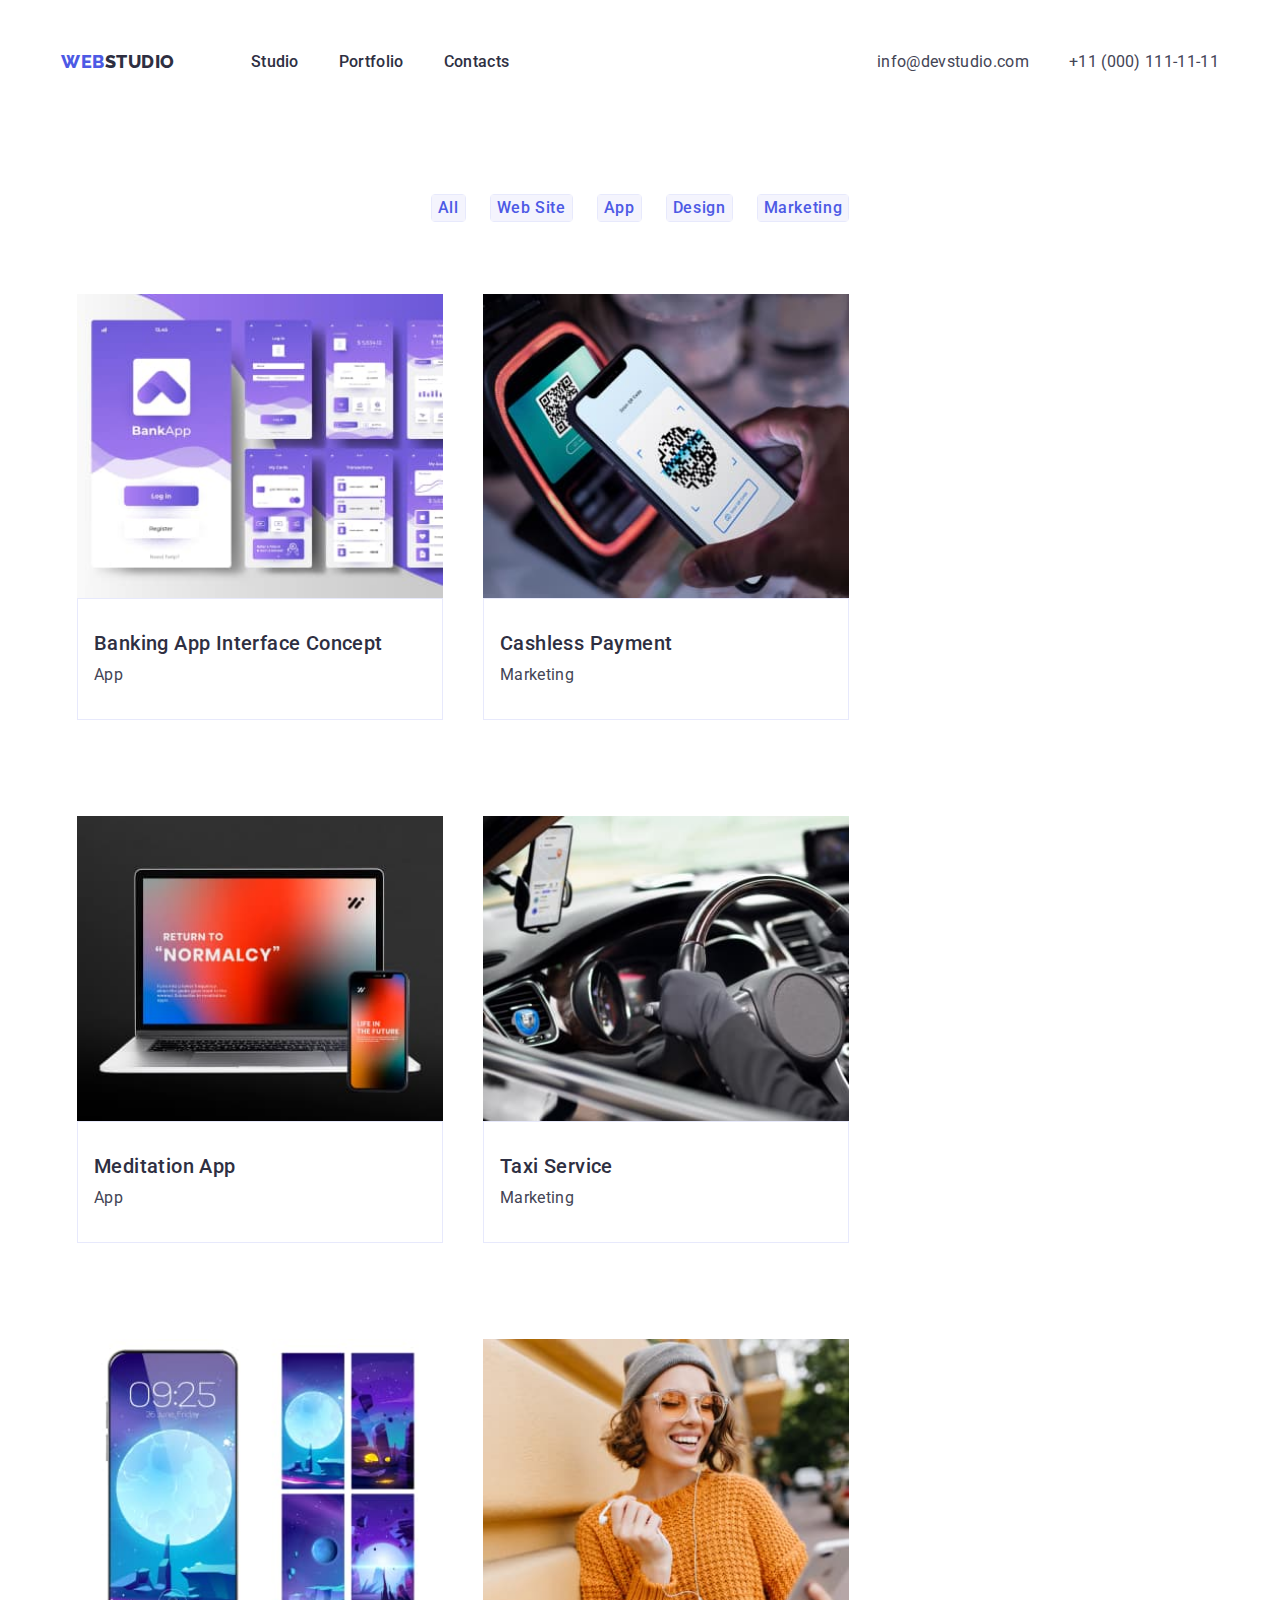
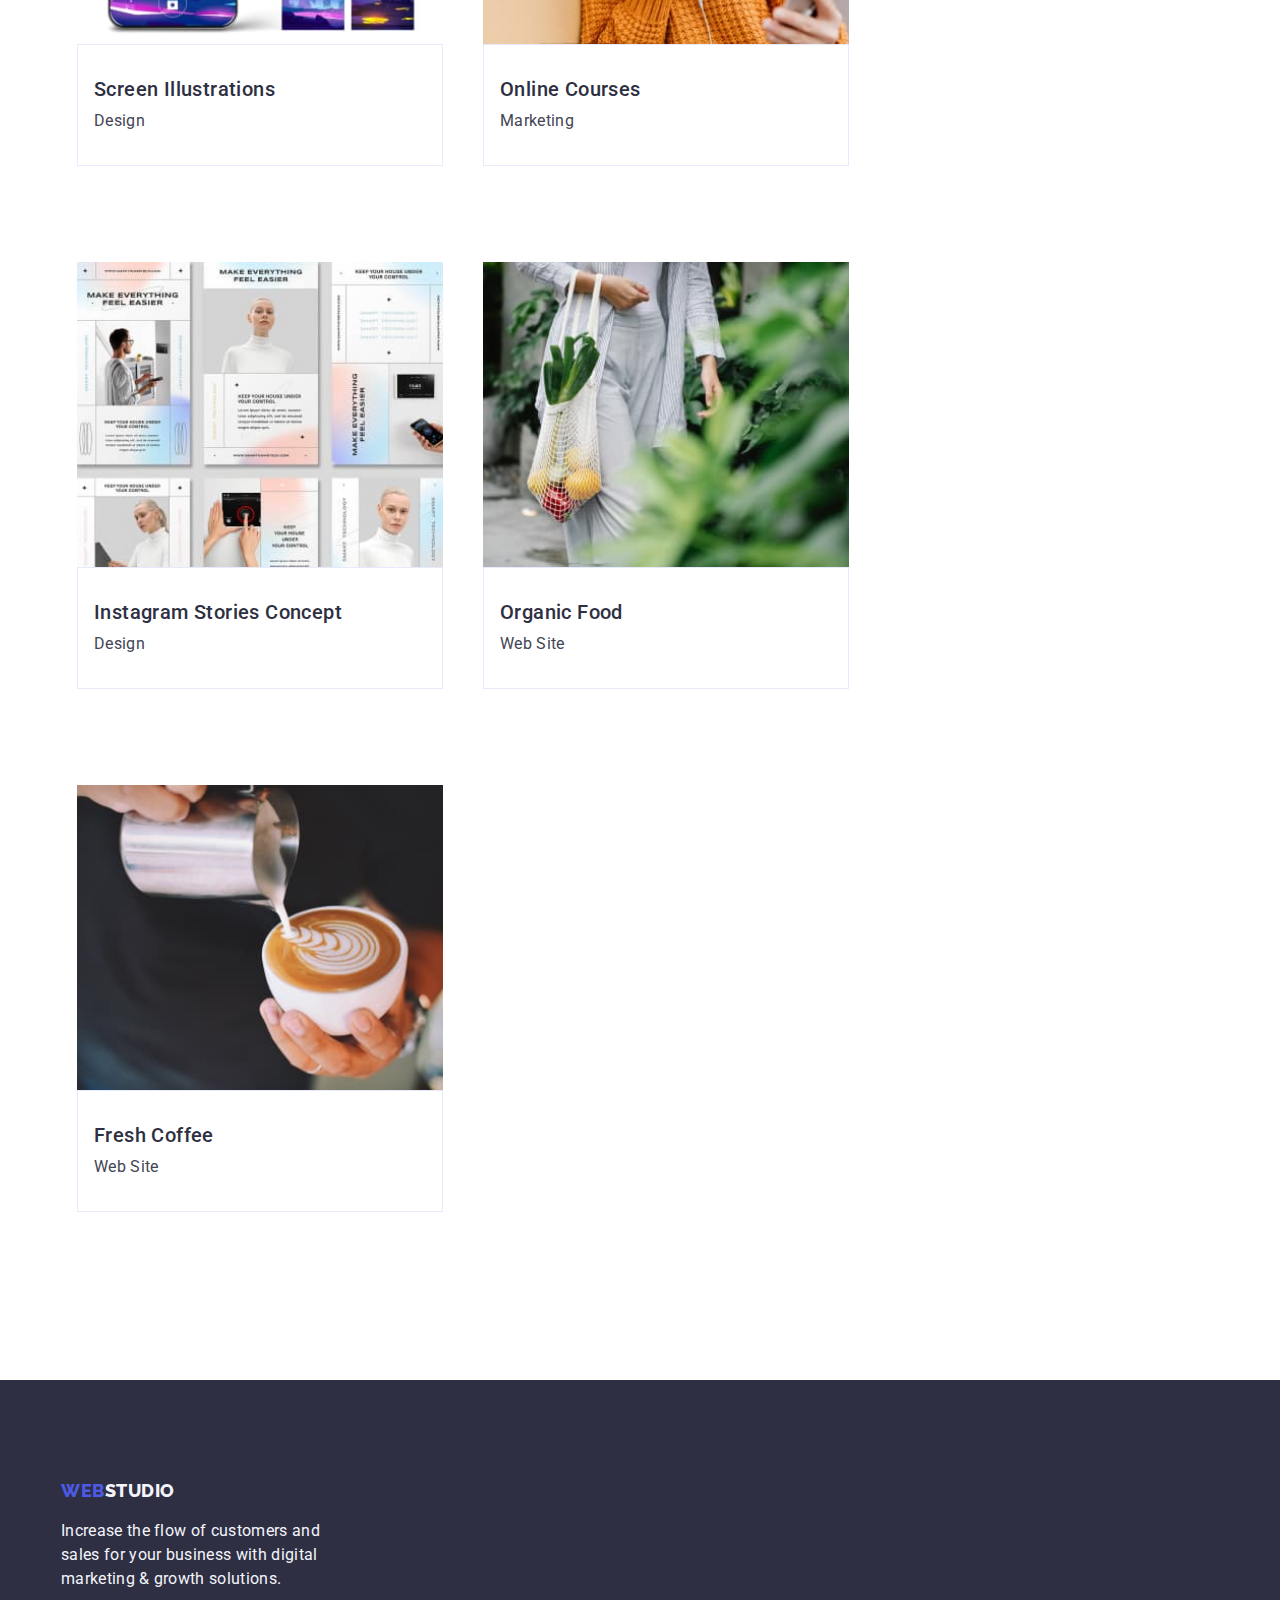
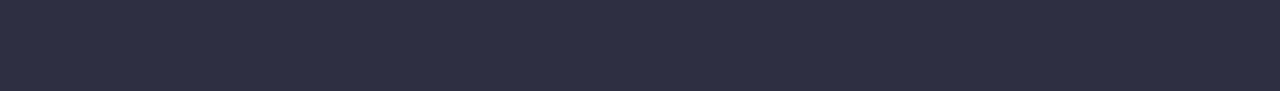
==== portfolio.html @ 7c9ad150 "goit-markup-hw-03" ====
<!DOCTYPE html>
<html lang="en">
<head>
    <meta charset="UTF-8">
    <meta http-equiv="X-UA-Compatible" content="IE=edge">
    <meta name="viewport" content="width=device-width, initial-scale=1.0">
    <title>Portfolio</title>
    <link rel="preconnect" href="https://fonts.googleapis.com">
    <link rel="preconnect" href="https://fonts.gstatic.com" crossorigin>
    <link href="https://fonts.googleapis.com/css2?family=Raleway:wght@800&family=Roboto:wght@400;500;700;900&display=swap"
        rel="stylesheet">
        <link rel="stylesheet" href="https://cdnjs.cloudflare.com/ajax/libs/modern-normalize/1.1.0/modern-normalize.min.css"
            integrity="sha512-wpPYUAdjBVSE4KJnH1VR1HeZfpl1ub8YT/NKx4PuQ5NmX2tKuGu6U/JRp5y+Y8XG2tV+wKQpNHVUX03MfMFn9Q=="
            crossorigin="anonymous" referrerpolicy="no-referrer" />
    <link rel="stylesheet" href="./css/styles.css">
</head>
<body>
    <header class="header">
        <div class="container header-container">
        <nav class="header-navigation">
            <a href="./index.html" class="header-logo-portfolio link">Web<span class="logo-header link">Studio</span></a>
            <ul class="header-list list">
                <li class="header-item"><a class="header-link link" href="./index.html">Studio</a></li>
                <li class="header-item"><a class="header-link link" href="./portfolio.html">Portfolio</a></li>
                <li class="header-item"><a class="header-link link" href="">Contacts</a></li>
            </ul>
        </nav>
        <address class="header-contact">
            <ul class="header-contact-item list">
                <li class="header-contact-list link">
                    <a class="header-contact-phone link" href="mailto:info@devstudio.com">info@devstudio.com</a>
                </li>
                <li class="header-contact-list link">
                    <a class="header-contact-phone link" href="tel:+110001111111">+11 (000) 111-11-11</a>
                </li>
            </ul>
        </address>
        </div>
    </header>
    <main>
    <section>
        <div class="container">
        <h1 hidden class="visually-hidden">Gallery</h1>

        <ul class="filter-list list">
            <li class="filter-item">
                <button type="button" class="filter-button-text">All</button>
            </li>
            <li class="filter-item">
                <button type="button" class="filter-button-text">Web Site</button>
            </li>
            <li class="filter-item">
                <button type="button" class="filter-button-text">App</button>
            </li>
            <li class="filter-item">
                <button type="button" class="filter-button-text">Design</button>
            </li>
            <li class="filter-item">
                <button type="button" class="filter-button-text">Marketing</button>
            </li>
        </ul>

        <ul class="gallery-list list">
            <li class="gallery-item list">
                <a href="" class="link link">
                    <img src="./images/BankingApp.jpg" alt="Tabs" width="360" height="300">
                    <div class="gallery-container">
                    <h2 class="gallery-item-title">Banking App Interface Concept</h2>
                    <p class="gallery-item-text">App</p>
                    </div>
                </a>
            </li>
            <li class="gallery-item">
                <a href="" class="link link">
                    <img src="./images/CashlessPayment.jpg" alt="Cuar Code" width="360" height="300">
                    <div class="gallery-container">
                    <h2 class="gallery-item-title">Cashless Payment</h2>
                    <p class="gallery-item-text">Marketing</p>
                    </div>
                </a>
            </li>
            <li class="gallery-item">
                <a href="" class="link link">
                    <img src="./images/nout.jpg" alt="Laptop" width="360" height="300">
                    <div class="gallery-container">
                    <h2 class="gallery-item-title">Meditation App</h2>
                    <p class="gallery-item-text">App</p>
                    </div>
                </a>
            </li>
            <li class="gallery-item">
                <a href="" class="link link">
                    <img src="./images/car.jpg" alt="Car" width="360" height="300">
                    <div class="gallery-container">
                    <h2 class="gallery-item-title">Taxi Service</h2>
                    <p class="gallery-item-text">Marketing</p>
                    </div>
                </a>
            </li>
            <li class="gallery-item">
                <a href="" class="link link">
                    <img src="./images/tel.jpg" alt="Screensaver for phone" width="360" height="300">
                    <div class="gallery-container">
                    <h2 class="gallery-item-title">Screen Illustrations</h2>
                    <p class="gallery-item-text">Design</p>
                    </div>
                </a>
            </li>
            <li class="gallery-item">
                <a href="" class="link link">
                    <img src="./images/woman.jpg" alt="Woman" width="360" height="300">
                    <div class="gallery-container">
                    <h2 class="gallery-item-title">Online Courses</h2>
                    <p class="gallery-item-text">Marketing</p>
                    </div>
                </a>
            </li>
            <li class="gallery-item">
                <a href="" class="link link">
                    <img src="./images/list.jpg" alt="Cards" width="360" height="300">
                    <div class="gallery-container">
                    <h2 class="gallery-item-title">Instagram Stories Concept</h2>
                    <p class="gallery-item-text">Design</p>
                    </div>
                </a>
            </li>
            <li class="gallery-item">
                <a href="" class="link link">
                    <img src="./images/people.jpg" alt="Food" width="360" height="300">
                    <div class="gallery-container">
                    <h2 class="gallery-item-title">Organic Food</h2>
                    <p class="gallery-item-text">Web Site</p>
                    </div>
                </a>
            </li>
            <li class="gallery-item">
                <a href="" class="link link">
                    <img src="./images/coffee.jpg" alt="Coffee" width="360" height="300">
                    <div class="gallery-container">
                    <h2 class="gallery-item-title">Fresh Coffee</h2>
                    <p class="gallery-item-text">Web Site</p>
                    </div>
                </a>
            </li>
        </ul>
        </div>
    </section>
    </main>
    <footer class="footer">
        <div class="container">
        <a class="footer-logo link" href="./index.html">Web<span class="logo link">Studio</span></a>
        <p class="footer-text">Increase the flow of customers and sales for your business with digital marketing & growth solutions.</p>
        </div>
    </footer>
</body>
</html>
---- css/styles.css ----
/* цвет основного текста: #2E2F42; */
/* вторичный цвет текста: #434455; */
/* вторичный цвет фона: background: #F4F4FD; */
/* белый: #FFFFFF; */
/* акцент: background: #4D5AE5; */
/* цвет текста в футере: #F4F4FD; */

:root {
    --primary-text-color--: #434455;
    --title-text-color--: #2E2F42;
    --accent-color--: #4D5AE5;
}

p,
h1,
h2,
h3,
h4,
h5,
h6 {
    margin: 0;
}

ul {
    margin: 0;
    padding-left: 0;
}

button {
    cursor: pointer;
}

address {
    font-style: normal;
}

img {
    display: block;
    height: auto;
    width: 100%;
}



body {
    margin: 0;
    background-color: #FFFFFF;
    color: #434455;

    font-family: "Roboto",
     sans-serif;
    letter-spacing: 0.02em;
}

.list {
    list-style: none;
}

.link {
    text-decoration: none;
}


.container {
    width: 1158px;
    padding-left: 15px;
    padding-right: 15px;
    margin: 0 auto;
    /* outline: 2px solid blue; */
}




/*Header*/
.header {
    padding-top: 25.5px;
}

.header-container {
    display: flex;
}


/* !!!! */
.header-logo {
    font-family: 'Roboto', sans-serif;
    font-style: normal;
    font-weight: 500;
    font-size: 16px;
    line-height: 1.5;
    letter-spacing: 0.02em;
    color: #2E2F42;
}


.header-logo-portfolio {
    font-family: 'Raleway',
        sans-serif;;
    font-weight: 800;
    font-size: 18px;
    line-height: 1.17;
    letter-spacing: 0.03em;
    color: #4d5ae5;
    text-transform: uppercase;
    margin-right: 76px;
    margin-bottom: 25px;
    margin-top: 25px;
}
.header-logo-portfolio:hover,
.header-logo-portfolio:focus {
     color: #404bbf;
}

.logo-header {
    color: #2E2F42;
    text-decoration: none;
}

.header-link {
    color: #2E2F42;

        font-family: 'Roboto', sans-serif;
        font-style: normal;
        font-weight: 500;
        font-size: 16px;
        line-height: 1.5;
        letter-spacing: 0.02em;
        text-decoration: none;
        margin-top: 24px;
        margin-bottom: 24px;
}
.header .header-link:hover,
.header .header-link:focus {
     color: #404bbf;
}

.header-contact-mail {
     color: #434455;;

        font-family: 'Roboto', sans-serif;
        font-style: normal;
        font-weight: 400;
        font-size: 16px;
        line-height: 1.5;
        letter-spacing: 0.02em;
        text-decoration: none;
        font-style: normal;
}
.header-contact-mail:hover,
.header-contact-mail:focus {
    color: #404bbf;
}

.header-contact-phone {
    color: #434455;
    font-family: 'Roboto',
        sans-serif;
        font-style: normal;
        font-weight: 400;
        font-size: 16px;
        line-height: 1.5;
        letter-spacing: 0.02em;
        text-decoration: none;
        margin-left: 40px;
}
.header-contact-phone:hover,
.header-contact-phone:focus {
    color: #404bbf;
}


.header-contact {
    font-style: normal;
    list-style: none;
    margin-top: 24px;
    margin-bottom: 24px;
}
    

.header-list {
    list-style: none;
    display: flex;
}

.header-navigation {
    display: flex;
    align-items: center;
    margin-right: auto;
}


.header-item {
    font-weight: 500;
    font-size: 16px;
    line-height: 1.5;
    letter-spacing: 0.02em;
    color: #2e2f42;
    margin-right: 40px;
}
.header-item:last-child {
    margin-right: 0;
}

.header-contact-item {
    list-style: none;
    display: flex;
}



/*Section Hero*/
.hero {
    background: #2E2F42;
    padding-top: 188px;
    padding-bottom: 240px;
}

.visually-hidden {
    position: absolute;
    width: 1px;
    height: 1px;
    margin: -1px;
    border: 0;
    padding: 0;
    white-space: nowrap;
    clip-path: inset(100%);
    clip: rect(0 0 0 0);
    overflow: hidden;
}

.hero-title {
    color: #FFFFFF;
    font-family: 'Roboto', sans-serif;
    font-style: normal;
    font-weight: 700;
    font-size: 56px;
    line-height: 1.07;
    text-align: center;
    letter-spacing: 0.02em;
    margin-bottom: 48px;
    padding-top: 188px;
    padding-bottom: 48px;
    max-width: 496px;
    margin-left: auto;
    margin-right: auto;
}

.hero-button {
    min-width: 169px;
    height: 56px;
    background: #4D5AE5;
    color: #FFFFFF;
    font-family: 'Roboto',
        sans-serif;
    font-style: normal;
    font-weight: 500;
    font-size: 16px;
    line-height: 1.5;
    display: block;
    align-items: center;
    letter-spacing: 0.04em;
    box-shadow: 0px 4px 4px rgba(0, 0, 0, 0.15);
    border-radius: 4px;
    margin: auto;
    padding: 16px 32px;
}
.hero-button:hover,
.hero-button:focus {
    background-color: #404BBF; 
    cursor: pointer;
}





/* Section feature */
.feature {
    padding-top: 120px;
    padding-bottom: 120px;
}

.feature-list {
    display: flex;
    gap: 24px;
}

.feature-tytle {
       color: #2E2F42;
       font-family: 'Roboto',
        sans-serif;
        font-style: normal;
        font-weight: 500;
        font-size: 20px;
        line-height: 1.2;
        letter-spacing: 0.02em;
        margin-bottom: 8px;
} 

.feature-text {
    color: #434455;
    font-family: 'Roboto', sans-serif;
    font-style: normal;
    max-width: 264px;
    font-weight: 400;
    font-size: 16px;
    line-height: 1.5;
    letter-spacing: 0.02em;
}

/*.feature-item {
    width: 264px;
    padding: 12px 24px;
}*/




/* Section Pricture */
.picture {
    padding-top: 120px;
    padding-bottom: 120px;
}

.picture-tytle {
    color: #2E2F42;
    font-family: 'Roboto';
    font-style: normal;
    font-weight: 700;
    font-size: 36px;
    line-height: 1.11;
    text-align: center;
    letter-spacing: 0.02em;
    text-transform: capitalize;
    margin-bottom: 72px;
}

.picture-list {
    display: flex;
    gap: 24px;
}

.picture-blok {
    width: calc((100% - 60px) / 3);
}




/* Section Team */
.team {
    background: #F4F4FD;
    padding-top: 120px;
    padding-bottom: 120px;
}

.team-tytle {
    color: #2E2F42;
    font-family: 'Roboto',
        sans-serif;
    font-style: normal;
    font-weight: 700;
    font-size: 36px;
    line-height: 1.11;
    text-align: center;
    letter-spacing: 0.02em;
    text-transform: capitalize;
    margin-bottom: 72px;
}

.team-list-tytle {
    color: #2E2F42;
    font-family: 'Roboto', sans-serif;
    font-style: normal;
    font-weight: 500;
    font-size: 20px;
    line-height: 1.2;
    text-align: center;
    letter-spacing: 0.02em;
    margin-top: 32px;
    margin-bottom: 8px;
}

.team-list-text {
    color: #434455;
    font-family: 'Roboto',
        sans-serif;
    font-style: normal;
    font-weight: 400;
    font-size: 16px;
    line-height: 1.5;
    text-align: center;
    letter-spacing: 0.02em;
    margin-bottom: 32px;
}

.team-list {
    display: flex;
    gap: 24px;
}

.team-blok {
    background-color: #FFFFFF;
    width: calc((100% - 72px) / 4);
}




/* Section Gallery filter-list */
.filter-button-text {
    color: #4D5AE5;
    background: #F4F4FD;
    border-style: none;
    font-family: 'Roboto', sans-serif;
    font-style: normal;
    font-weight: 500;
    font-size: 16px;
    line-height: 1.5;
    display: flex;
    letter-spacing: 0.04em;
    cursor: pointer;
}
.filter-button-text:hover,
.filter-button-text:focus {
    background: #404BBF;
    color: #FFFFFF;
    cursor: pointer;
}

.filter-list {
    display: flex;
    gap: 24px;
    padding-top: 96px;
    padding-bottom: 72px;
    justify-content: center;
}

.filter-item {
    border: 1px solid #E7E9FC;
    border-radius: 4px;
}





/* gallery-list */
.gallery-list {
    list-style: none;
    display: flex;
    gap: 48px 24px;
    flex-wrap: wrap;
    box-sizing: border-box;
    padding-bottom: 120px;
}

.gallery-list li {
    width: calc((100% - 60px) / 3);
}

.gallery-container {
    padding-top: 32px;
    padding-left: 16px;
    border-left: 1px solid #E7E9FC;
    border-right: 1px solid #E7E9FC;
    border: 1px solid #E7E9FC;
}

.gallery-item {
    list-style: none;
    padding-bottom: 48px;
    padding-left: 16px;

}

.gallery-item-text {
    color: #434455;
    font-family: 'Roboto',
        sans-serif;
    font-style: normal;
    font-weight: 400;
    font-size: 16px;
    line-height: 1.5;
    letter-spacing: 0.02em;
    margin-bottom: 32px;
}

.gallery-item-title {
    color: #2E2F42;
    font-family: 'Roboto',
        sans-serif;
    font-style: normal;
    font-weight: 500;
    font-size: 20px;
    line-height: 1.2;
    letter-spacing: 0.02em;
    margin-bottom: 8px;
}

.link {
    text-decoration: none;
}




/*Footer*/
.footer {
    background: #2E2F42;
    padding-top: 100px;
    padding-bottom: 100px;
}

.footer-text {
    color: #F4F4FD;
    font-family: 'Roboto',
        sans-serif;
    font-style: normal;
    font-weight: 400;
    font-size: 16px;
    line-height: 1.5;
    letter-spacing: 0.02em;
    max-width: 264px;
}

.footer-logo {
    color: #4D5AE5;
    font-family: 'Raleway', sans-serif;
    font-style: normal;
    font-weight: 800;
    font-size: 18px;
    line-height: 1.17;
    display: flex;
    align-items: center;
    letter-spacing: 0.03em;
    text-transform: uppercase;
    text-decoration: none;
    margin-bottom: 17.5px;
}

.logo {
    color: #F4F4FD;
    font-family: 'Raleway',
        sans-serif;
    font-style: normal;
    font-weight: 800;
    font-size: 18px;
    line-height: 1.17;
    display: flex;
    align-items: center;
    letter-spacing: 0.03em;
    text-transform: uppercase;
    text-decoration: none;
}
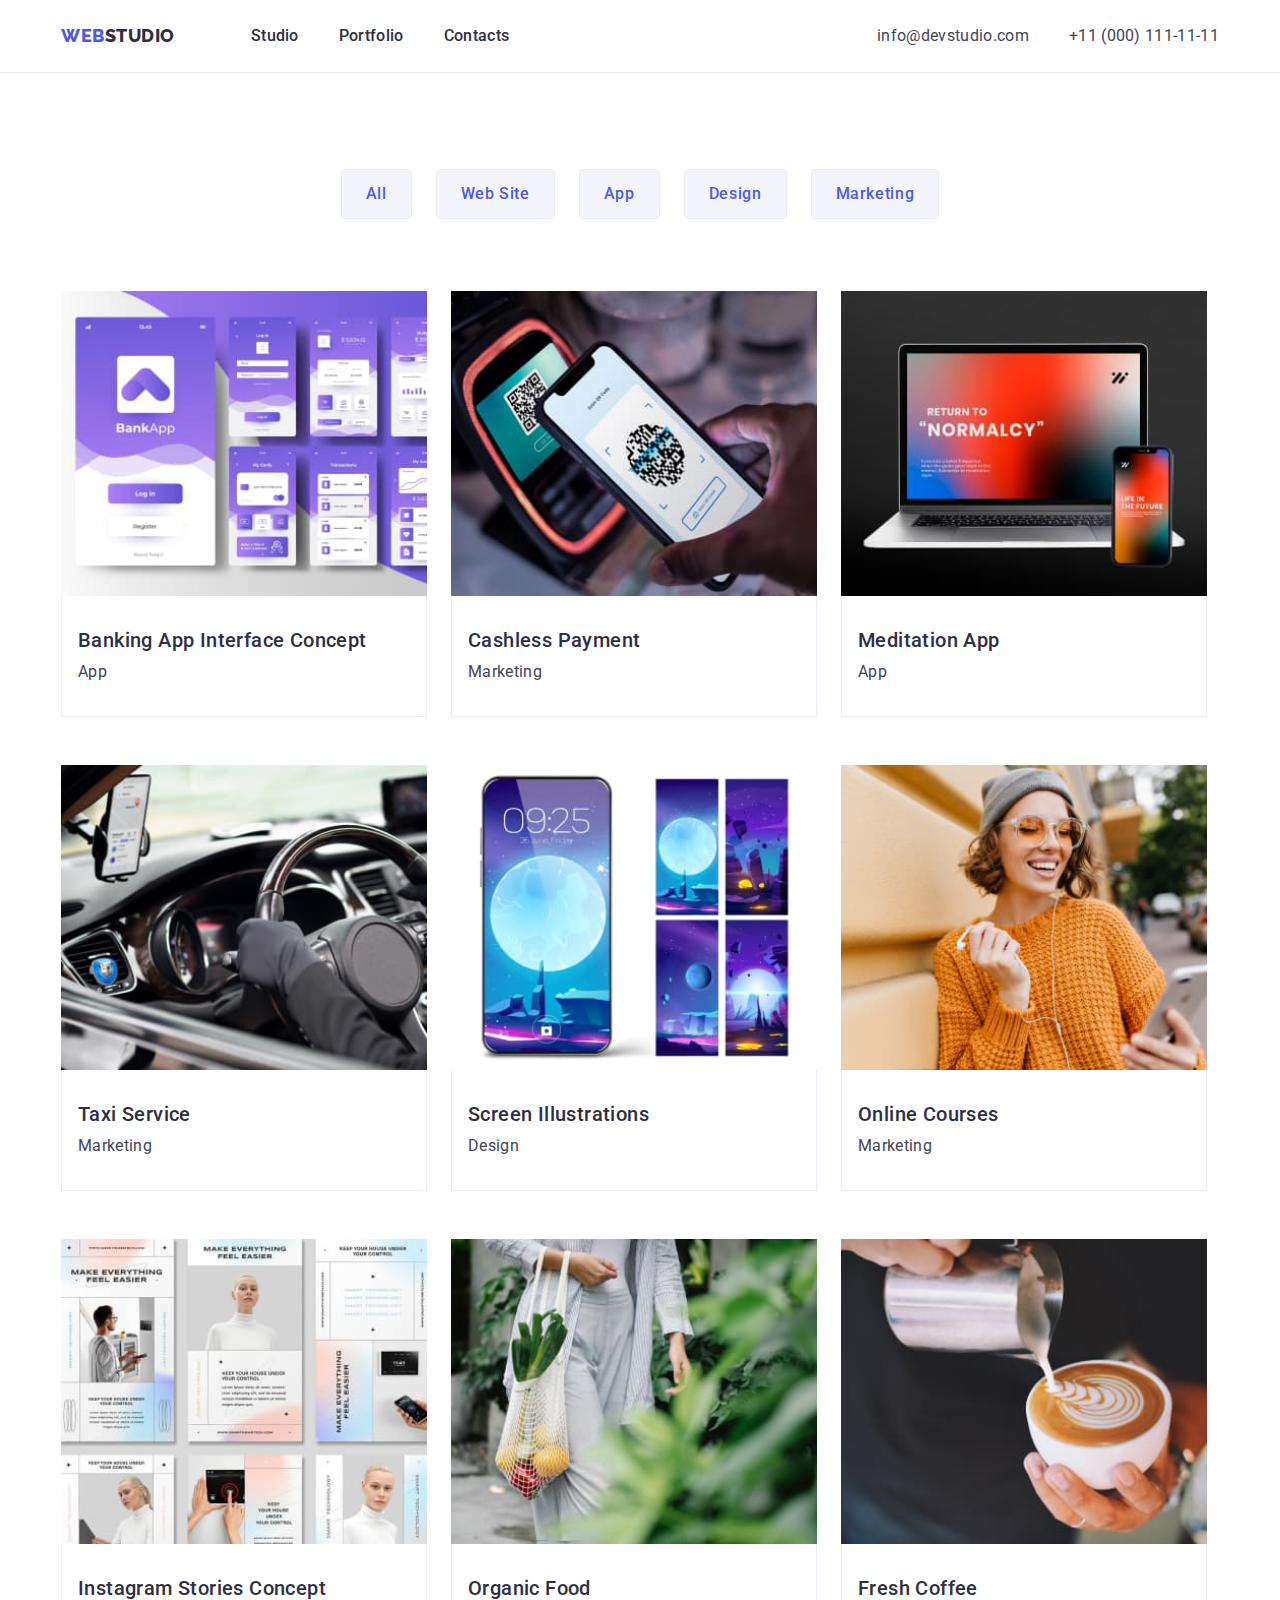
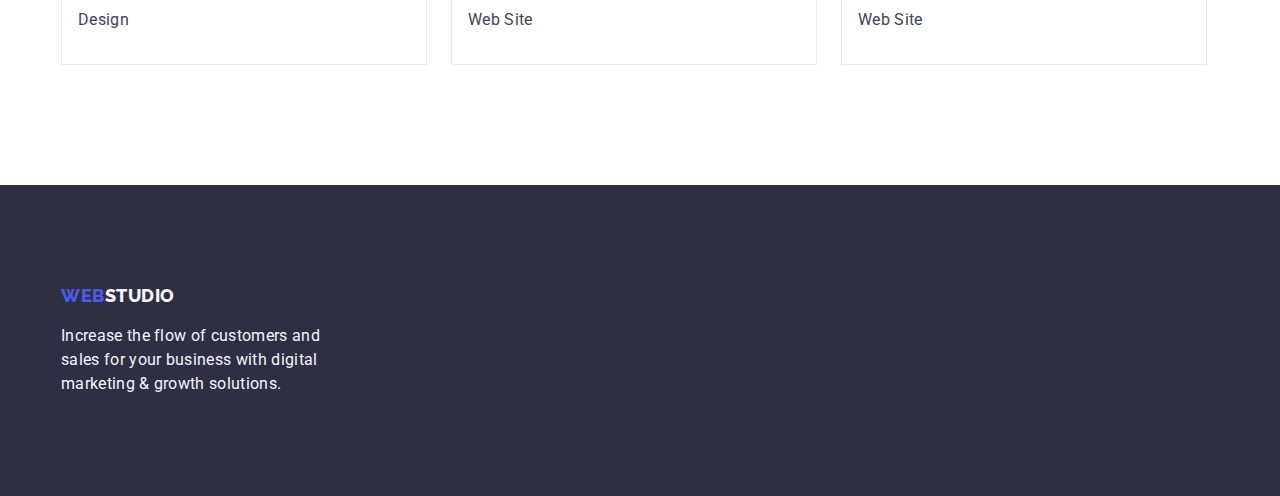
==== commit 1f415335: "goit-markup-hw-03" ====
--- a/portfolio.html
+++ b/portfolio.html
@@ -38,7 +38,7 @@
         </div>
     </header>
     <main>
-    <section>
+    <section class="gallery">
         <div class="container">
         <h1 hidden class="visually-hidden">Gallery</h1>
 
--- a/css/styles.css
+++ b/css/styles.css
@@ -74,11 +74,13 @@
 
 /*Header*/
 .header {
-    padding-top: 25.5px;
+    padding: 24px 0px;
+    border-bottom: 1px solid #E7E9FC;
 }
 
 .header-container {
     display: flex;
+    align-items: center;
 }
 
 
@@ -104,8 +106,6 @@
     color: #4d5ae5;
     text-transform: uppercase;
     margin-right: 76px;
-    margin-bottom: 25px;
-    margin-top: 25px;
 }
 .header-logo-portfolio:hover,
 .header-logo-portfolio:focus {
@@ -127,8 +127,7 @@
         line-height: 1.5;
         letter-spacing: 0.02em;
         text-decoration: none;
-        margin-top: 24px;
-        margin-bottom: 24px;
+        display: block;
 }
 .header .header-link:hover,
 .header .header-link:focus {
@@ -162,7 +161,6 @@
         line-height: 1.5;
         letter-spacing: 0.02em;
         text-decoration: none;
-        margin-left: 40px;
 }
 .header-contact-phone:hover,
 .header-contact-phone:focus {
@@ -173,8 +171,6 @@
 .header-contact {
     font-style: normal;
     list-style: none;
-    margin-top: 24px;
-    margin-bottom: 24px;
 }
     
 
@@ -205,6 +201,7 @@
 .header-contact-item {
     list-style: none;
     display: flex;
+    gap: 40px;
 }
 
 
@@ -213,7 +210,7 @@
 .hero {
     background: #2E2F42;
     padding-top: 188px;
-    padding-bottom: 240px;
+    padding-bottom: 188px;
 }
 
 .visually-hidden {
@@ -239,8 +236,6 @@
     text-align: center;
     letter-spacing: 0.02em;
     margin-bottom: 48px;
-    padding-top: 188px;
-    padding-bottom: 48px;
     max-width: 496px;
     margin-left: auto;
     margin-right: auto;
@@ -319,7 +314,7 @@
 
 /* Section Pricture */
 .picture {
-    padding-top: 120px;
+    padding-top: 0px;
     padding-bottom: 120px;
 }
 
@@ -392,7 +387,6 @@
     line-height: 1.5;
     text-align: center;
     letter-spacing: 0.02em;
-    margin-bottom: 32px;
 }
 
 .team-list {
@@ -403,12 +397,26 @@
 .team-blok {
     background-color: #FFFFFF;
     width: calc((100% - 72px) / 4);
+    box-shadow: 0px 1px 6px rgba(46, 47, 66, 0.08), 0px 1px 1px rgba(46, 47, 66, 0.16), 0px 2px 1px rgba(46, 47, 66, 0.08);
+    border-radius: 0px 0px 4px 4px;
+}
+
+.container-team {
+    padding-top: 24px;
+    padding-bottom: 24px;
+    padding-left: 16px;
+    padding-right: 16px;
 }
 
 
 
 
 /* Section Gallery filter-list */
+.gallery {
+   padding-top: 96px;
+   padding-bottom: 120px;
+}
+
 .filter-button-text {
     color: #4D5AE5;
     background: #F4F4FD;
@@ -421,6 +429,7 @@
     display: flex;
     letter-spacing: 0.04em;
     cursor: pointer;
+    padding: 12px 24px;
 }
 .filter-button-text:hover,
 .filter-button-text:focus {
@@ -432,8 +441,7 @@
 .filter-list {
     display: flex;
     gap: 24px;
-    padding-top: 96px;
-    padding-bottom: 72px;
+    margin-bottom: 72px;
     justify-content: center;
 }
 
@@ -453,7 +461,6 @@
     gap: 48px 24px;
     flex-wrap: wrap;
     box-sizing: border-box;
-    padding-bottom: 120px;
 }
 
 .gallery-list li {
@@ -461,18 +468,13 @@
 }
 
 .gallery-container {
-    padding-top: 32px;
-    padding-left: 16px;
-    border-left: 1px solid #E7E9FC;
-    border-right: 1px solid #E7E9FC;
+    padding: 32px 16px;
     border: 1px solid #E7E9FC;
+    border-top: none;
 }
 
 .gallery-item {
     list-style: none;
-    padding-bottom: 48px;
-    padding-left: 16px;
-
 }
 
 .gallery-item-text {
@@ -484,7 +486,6 @@
     font-size: 16px;
     line-height: 1.5;
     letter-spacing: 0.02em;
-    margin-bottom: 32px;
 }
 
 .gallery-item-title {
